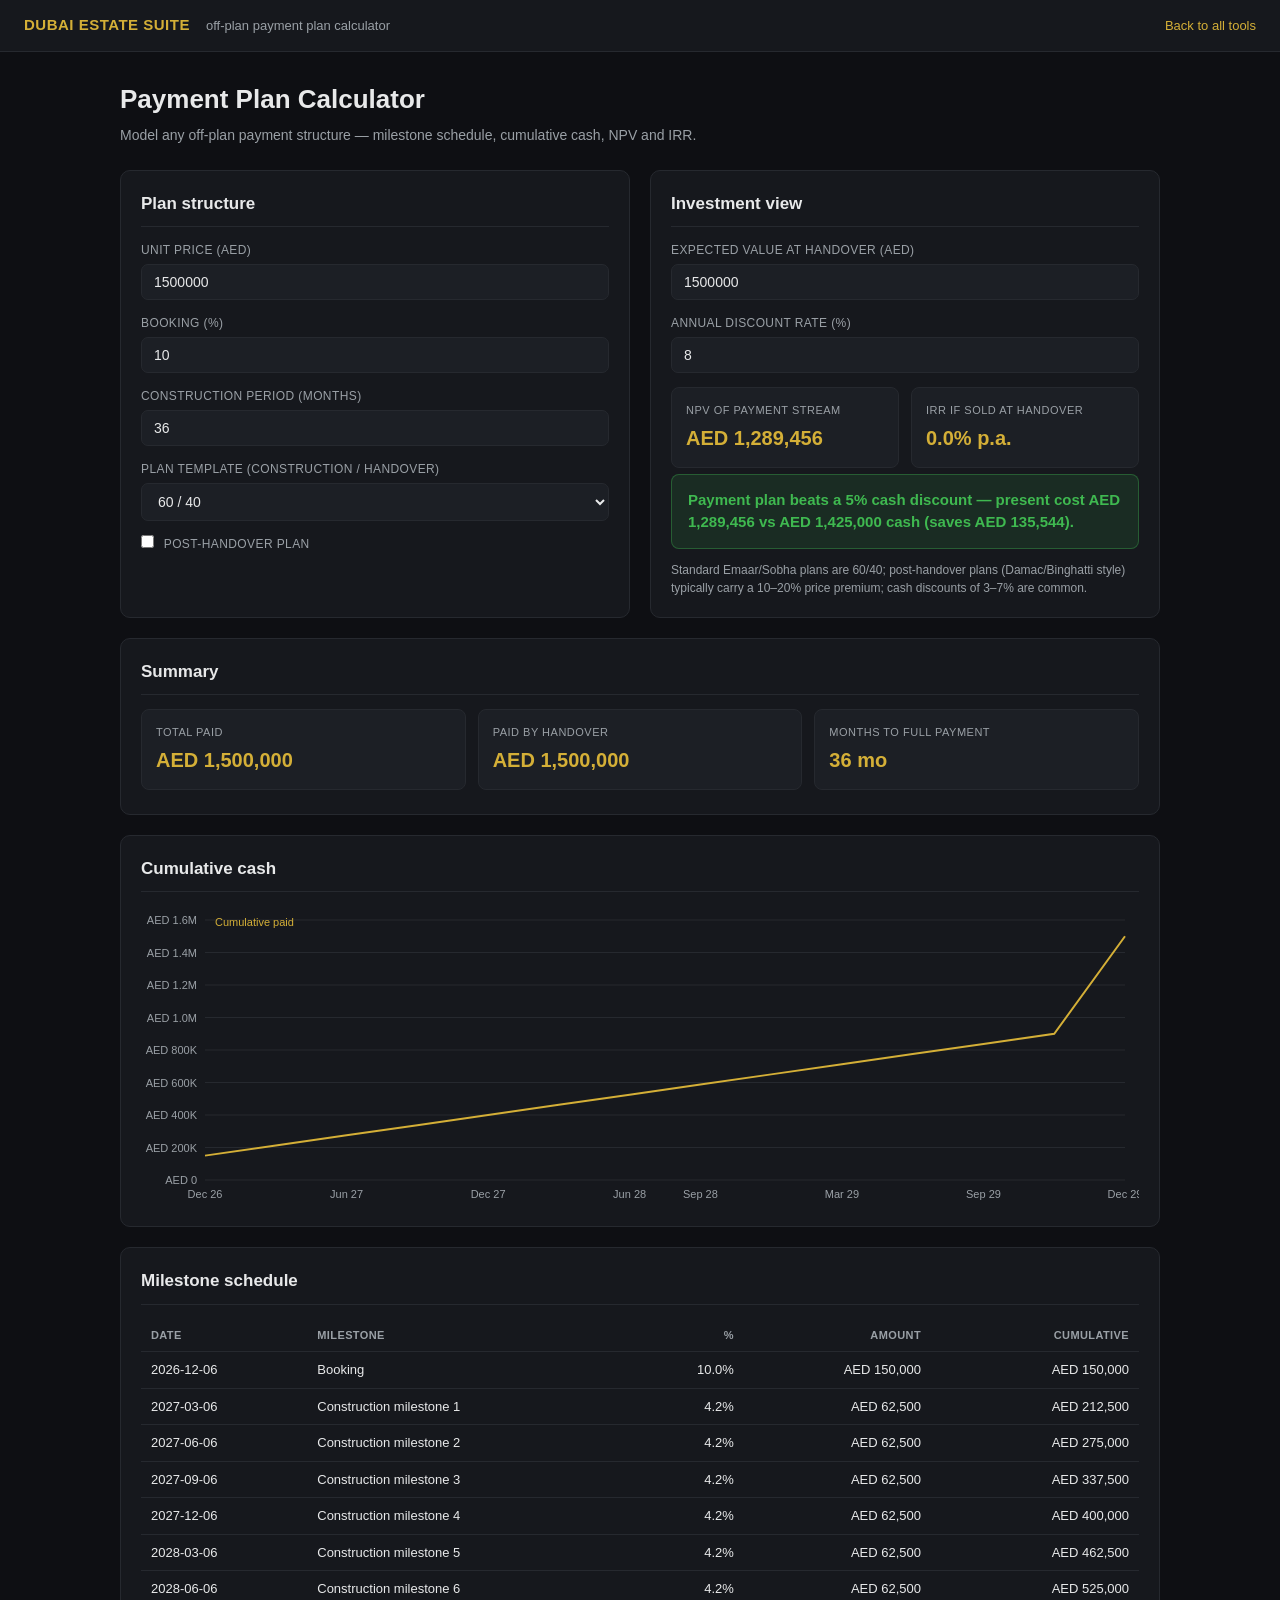
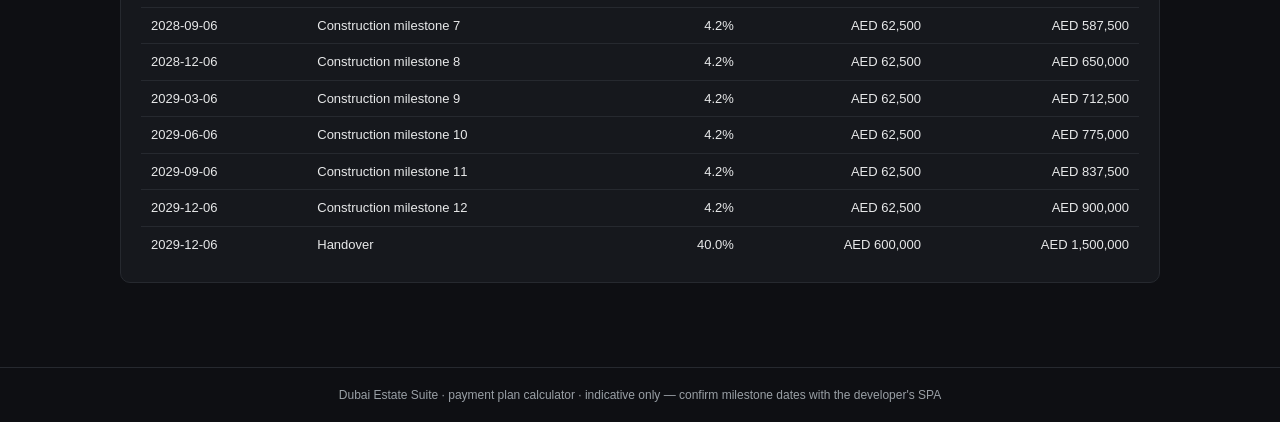
==== tools/01-payment-plan.html @ c36bb50f "Dubai Estate Suite: 10 tools for off-plan, secondary and rental workflows Payment plan modeling with" ====
<!DOCTYPE html>
<html lang="en">
<head>
<meta charset="UTF-8">
<meta name="viewport" content="width=device-width, initial-scale=1.0">
<title>Payment Plan Calculator — Dubai Estate Suite</title>
<link rel="stylesheet" href="../assets/style.css">
<script src="../assets/shared.js"></script>
<script src="01-payment-plan.js" defer></script>
</head>
<body>
<header class="topbar">
  <span class="brand">DUBAI ESTATE SUITE</span>
  <span class="crumb">off-plan payment plan calculator</span>
  <a class="back" href="../index.html">Back to all tools</a>
</header>
<main class="container">
  <h1>Payment Plan Calculator</h1>
  <p class="subtitle">Model any off-plan payment structure — milestone schedule, cumulative cash, NPV and IRR.</p>

  <div class="grid grid-2">
    <div class="card">
      <h2>Plan structure</h2>
      <div class="field">
        <label for="price">Unit price (AED)</label>
        <input type="number" id="price" value="1500000" min="0" step="10000">
      </div>
      <div class="field">
        <label for="bookingPct">Booking (%)</label>
        <input type="number" id="bookingPct" value="10" min="0" max="100" step="1">
      </div>
      <div class="field">
        <label for="constrMonths">Construction period (months)</label>
        <input type="number" id="constrMonths" value="36" min="3" max="120" step="3">
      </div>
      <div class="field">
        <label for="planTemplate">Plan template (construction / handover)</label>
        <select id="planTemplate">
          <option value="60">60 / 40</option>
          <option value="70">70 / 30</option>
          <option value="80">80 / 20</option>
          <option value="50">50 / 50</option>
          <option value="custom">Custom</option>
        </select>
      </div>
      <div class="field" id="customRow" hidden>
        <label for="customShare">Construction share — <span class="range-val" id="customShareVal">60%</span></label>
        <input type="range" id="customShare" min="10" max="90" step="5" value="60">
      </div>
      <div class="field">
        <label for="phToggle">
          <input type="checkbox" id="phToggle" style="width:auto; margin-right:6px;"> Post-handover plan
        </label>
      </div>
      <div class="field" id="phMonthsRow" hidden>
        <label for="phMonths">Post-handover period (months)</label>
        <input type="number" id="phMonths" value="24" min="1" max="120" step="1">
      </div>
      <p class="note" id="clampNote" hidden>Booking exceeds the construction share — construction milestones set to zero.</p>
    </div>

    <div class="card">
      <h2>Investment view</h2>
      <div class="field">
        <label for="handoverValue">Expected value at handover (AED)</label>
        <input type="number" id="handoverValue" value="1500000" min="0" step="10000">
      </div>
      <div class="field">
        <label for="discRate">Annual discount rate (%)</label>
        <input type="number" id="discRate" value="8" min="0" max="30" step="0.5">
      </div>
      <div class="stats">
        <div class="stat"><div class="k">NPV of payment stream</div><div class="v" id="statNpv">—</div></div>
        <div class="stat"><div class="k">IRR if sold at handover</div><div class="v" id="statIrr">—</div></div>
      </div>
      <div class="verdict" id="verdict">—</div>
      <p class="note">Standard Emaar/Sobha plans are 60/40; post-handover plans (Damac/Binghatti style) typically carry a 10–20% price premium; cash discounts of 3–7% are common.</p>
    </div>
  </div>

  <div class="card">
    <h2>Summary</h2>
    <div class="stats">
      <div class="stat"><div class="k">Total paid</div><div class="v" id="statTotal">—</div></div>
      <div class="stat"><div class="k">Paid by handover</div><div class="v" id="statByHandover">—</div></div>
      <div class="stat"><div class="k">Months to full payment</div><div class="v" id="statMonths">—</div></div>
    </div>
  </div>

  <div class="card">
    <h2>Cumulative cash</h2>
    <canvas class="chart" id="chart"></canvas>
  </div>

  <div class="card">
    <h2>Milestone schedule</h2>
    <table>
      <thead>
        <tr>
          <th>Date</th>
          <th>Milestone</th>
          <th class="num">%</th>
          <th class="num">Amount</th>
          <th class="num">Cumulative</th>
        </tr>
      </thead>
      <tbody id="planBody"></tbody>
    </table>
  </div>
</main>
<footer class="footer">Dubai Estate Suite · payment plan calculator · indicative only — confirm milestone dates with the developer's SPA</footer>
</body>
</html>
---- assets/style.css ----
:root {
  --bg: #0e0f13;
  --card: #16181d;
  --card2: #1c1f25;
  --border: #26292f;
  --gold: #d4af37;
  --gold-dim: #9c8226;
  --text: #e8e9ea;
  --muted: #9aa0a6;
  --green: #3fb950;
  --red: #f85149;
  --blue: #58a6ff;
}
* { margin: 0; padding: 0; box-sizing: border-box; }
html { -webkit-text-size-adjust: 100%; }
body {
  background: var(--bg);
  color: var(--text);
  font-family: -apple-system, BlinkMacSystemFont, "Segoe UI", Inter, Roboto, Helvetica, Arial, sans-serif;
  line-height: 1.5;
  min-height: 100vh;
}
a { color: var(--gold); text-decoration: none; }
a:hover { text-decoration: underline; }

.topbar {
  border-bottom: 1px solid var(--border);
  padding: 14px 24px;
  display: flex;
  align-items: center;
  gap: 16px;
  background: var(--card);
  position: sticky;
  top: 0;
  z-index: 10;
}
.topbar .brand {
  font-weight: 700;
  letter-spacing: 0.5px;
  color: var(--gold);
  font-size: 15px;
}
.topbar .crumb { color: var(--muted); font-size: 13px; }
.topbar .back { font-size: 13px; margin-left: auto; }

.container { max-width: 1080px; margin: 0 auto; padding: 28px 20px 64px; }

h1 { font-size: 26px; font-weight: 700; margin-bottom: 6px; }
h2 { font-size: 17px; font-weight: 600; margin-bottom: 14px; }
.subtitle { color: var(--muted); font-size: 14px; margin-bottom: 24px; }

.card {
  background: var(--card);
  border: 1px solid var(--border);
  border-radius: 10px;
  padding: 20px;
  margin-bottom: 20px;
}
.card h2 { border-bottom: 1px solid var(--border); padding-bottom: 10px; }

.grid { display: grid; gap: 20px; }
.grid-2 { grid-template-columns: 1fr 1fr; }
@media (max-width: 760px) { .grid-2 { grid-template-columns: 1fr; } }

.field { margin-bottom: 14px; }
.field label {
  display: block;
  font-size: 12px;
  color: var(--muted);
  margin-bottom: 5px;
  text-transform: uppercase;
  letter-spacing: 0.4px;
}
input, select {
  width: 100%;
  background: var(--card2);
  border: 1px solid var(--border);
  color: var(--text);
  border-radius: 7px;
  padding: 9px 12px;
  font-size: 14px;
  outline: none;
}
input:focus, select:focus { border-color: var(--gold-dim); }
input[type="range"] { padding: 0; }
.range-val { color: var(--gold); font-weight: 600; font-size: 14px; }

.btn {
  display: inline-block;
  background: var(--gold);
  color: #111;
  font-weight: 700;
  border: none;
  border-radius: 7px;
  padding: 10px 22px;
  font-size: 14px;
  cursor: pointer;
}
.btn:hover { background: #e5c04b; }
.btn.ghost {
  background: transparent;
  color: var(--gold);
  border: 1px solid var(--gold-dim);
}
.btn.ghost:hover { background: var(--card2); }

.stats { display: grid; grid-template-columns: repeat(auto-fit, minmax(160px, 1fr)); gap: 12px; margin-bottom: 4px; }
.stat {
  background: var(--card2);
  border: 1px solid var(--border);
  border-radius: 8px;
  padding: 14px;
}
.stat .k { font-size: 11px; color: var(--muted); text-transform: uppercase; letter-spacing: 0.5px; }
.stat .v { font-size: 20px; font-weight: 700; color: var(--gold); margin-top: 4px; }
.stat .v.pos { color: var(--green); }
.stat .v.neg { color: var(--red); }

table { width: 100%; border-collapse: collapse; font-size: 13px; }
th {
  text-align: left;
  color: var(--muted);
  font-weight: 600;
  font-size: 11px;
  text-transform: uppercase;
  letter-spacing: 0.4px;
  padding: 8px 10px;
  border-bottom: 1px solid var(--border);
}
td { padding: 8px 10px; border-bottom: 1px solid var(--border); }
tr:last-child td { border-bottom: none; }
td.num, th.num { text-align: right; font-variant-numeric: tabular-nums; }

canvas.chart { width: 100%; height: 300px; display: block; }

.note { font-size: 12px; color: var(--muted); margin-top: 12px; }
.badge {
  display: inline-block;
  font-size: 11px;
  padding: 2px 9px;
  border-radius: 20px;
  border: 1px solid var(--gold-dim);
  color: var(--gold);
  margin-left: 8px;
  vertical-align: middle;
}
.verdict {
  border-radius: 8px;
  padding: 14px 16px;
  font-size: 15px;
  font-weight: 600;
  margin-top: 6px;
}
.verdict.ok { background: rgba(63,185,80,0.12); color: var(--green); border: 1px solid rgba(63,185,80,0.35); }
.verdict.warn { background: rgba(212,175,55,0.1); color: var(--gold); border: 1px solid rgba(212,175,55,0.35); }
.verdict.bad { background: rgba(248,81,73,0.1); color: var(--red); border: 1px solid rgba(248,81,73,0.35); }

.footer {
  border-top: 1px solid var(--border);
  padding: 18px 24px;
  color: var(--muted);
  font-size: 12px;
  text-align: center;
}

/* index page */
.hero { padding: 44px 0 30px; }
.hero h1 { font-size: 34px; }
.hero h1 span { color: var(--gold); }
.tool-grid { display: grid; grid-template-columns: repeat(auto-fill, minmax(300px, 1fr)); gap: 16px; }
.tool-card {
  background: var(--card);
  border: 1px solid var(--border);
  border-radius: 10px;
  padding: 20px;
  display: block;
  color: var(--text);
  transition: border-color 0.15s;
}
.tool-card:hover { border-color: var(--gold-dim); text-decoration: none; }
.tool-card .num { color: var(--gold); font-size: 12px; font-weight: 700; letter-spacing: 1px; }
.tool-card h3 { font-size: 16px; margin: 6px 0; }
.tool-card p { font-size: 13px; color: var(--muted); }
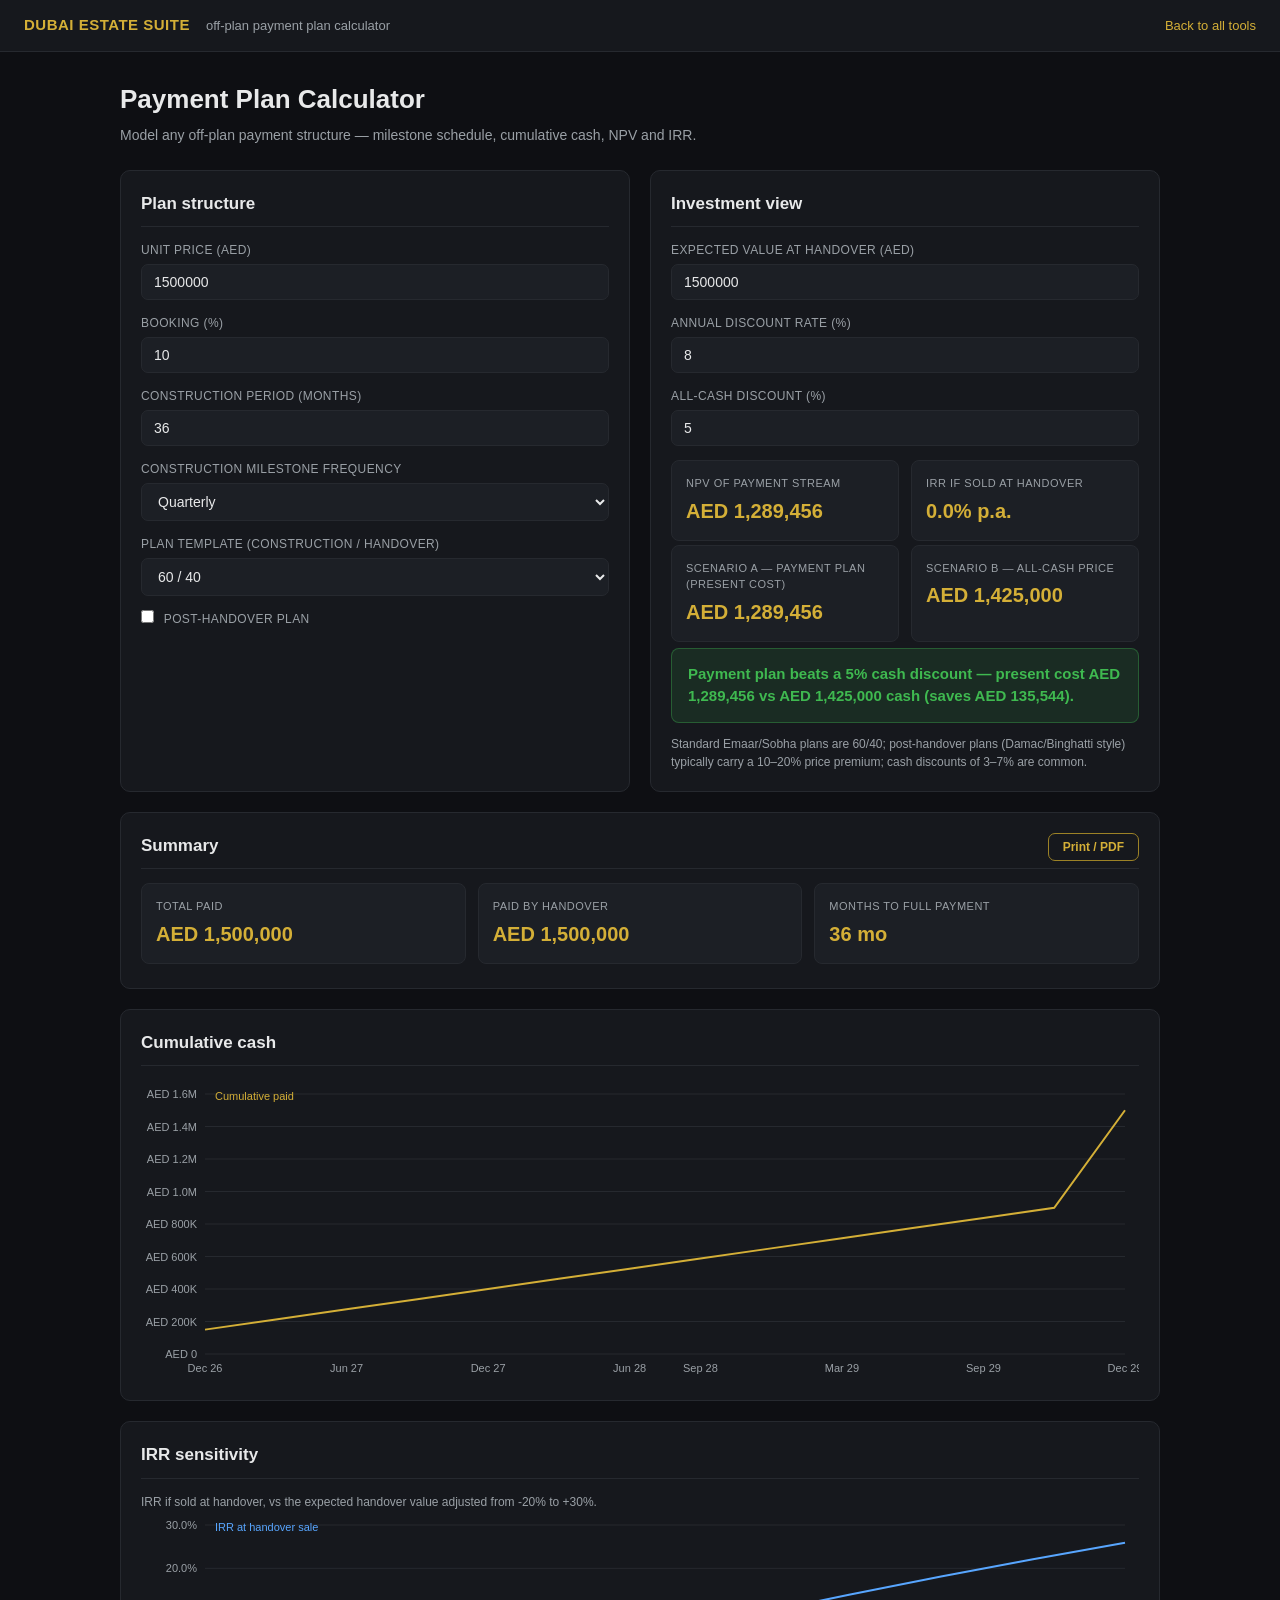
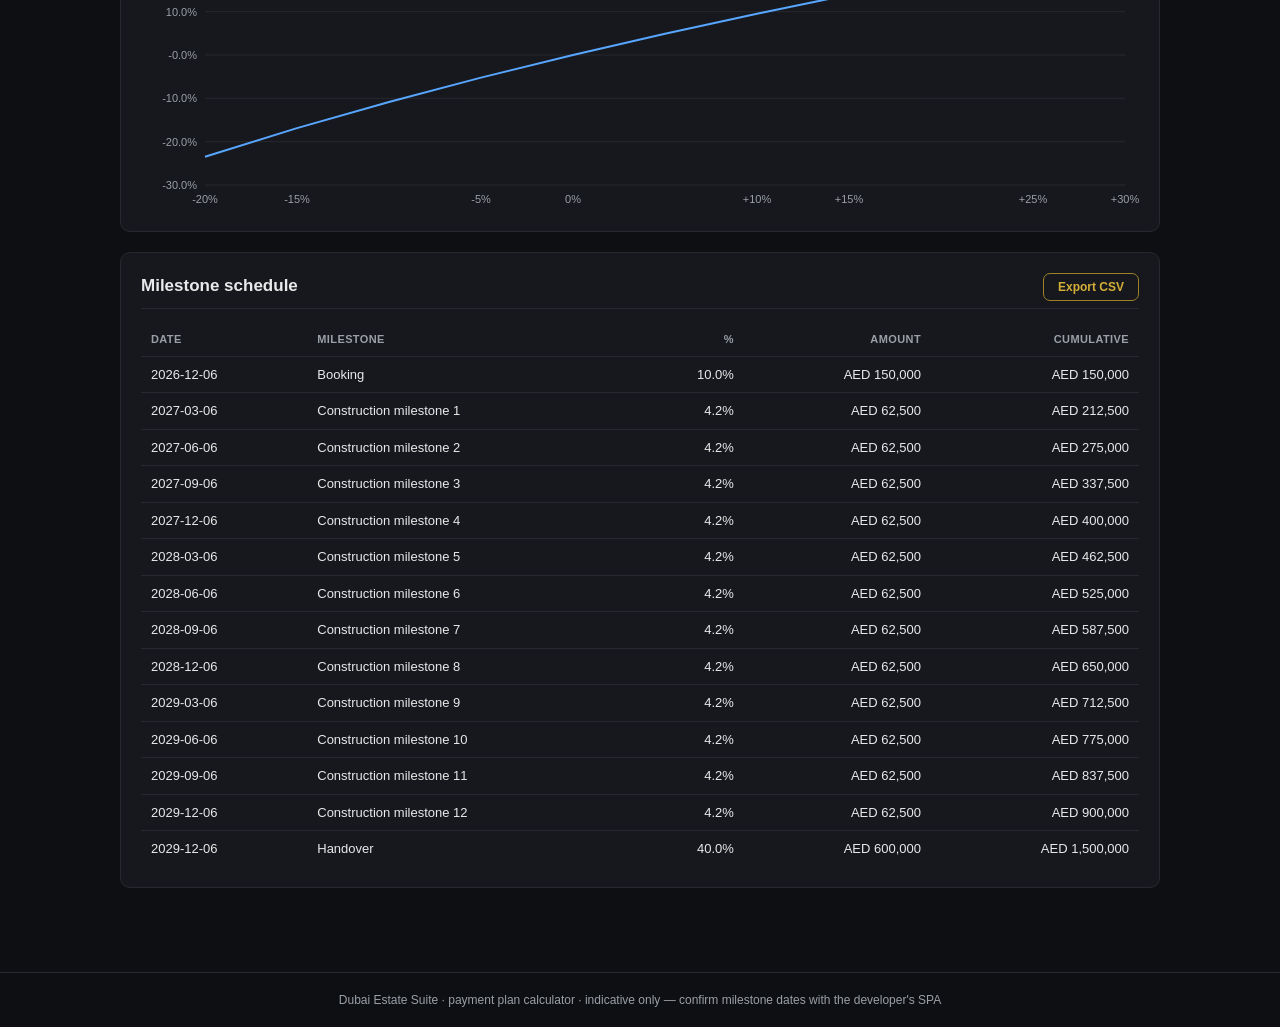
==== commit 7eedd5c6: "Upgrade pass across all 10 tools - shared: hover tooltips on every chart, fmtCompact, print styles -" ====
--- a/tools/01-payment-plan.html
+++ b/tools/01-payment-plan.html
@@ -32,6 +32,13 @@
       <div class="field">
         <label for="constrMonths">Construction period (months)</label>
         <input type="number" id="constrMonths" value="36" min="3" max="120" step="3">
+      </div>
+      <div class="field">
+        <label for="milestoneFreq">Construction milestone frequency</label>
+        <select id="milestoneFreq">
+          <option value="3" selected>Quarterly</option>
+          <option value="1">Monthly</option>
+        </select>
       </div>
       <div class="field">
         <label for="planTemplate">Plan template (construction / handover)</label>
@@ -69,9 +76,17 @@
         <label for="discRate">Annual discount rate (%)</label>
         <input type="number" id="discRate" value="8" min="0" max="30" step="0.5">
       </div>
+      <div class="field">
+        <label for="cashDisc">All-cash discount (%)</label>
+        <input type="number" id="cashDisc" value="5" min="0" max="30" step="0.5">
+      </div>
       <div class="stats">
         <div class="stat"><div class="k">NPV of payment stream</div><div class="v" id="statNpv">—</div></div>
         <div class="stat"><div class="k">IRR if sold at handover</div><div class="v" id="statIrr">—</div></div>
+      </div>
+      <div class="stats">
+        <div class="stat"><div class="k">Scenario A — payment plan (present cost)</div><div class="v" id="statPlanPv">—</div></div>
+        <div class="stat"><div class="k">Scenario B — all-cash price</div><div class="v" id="statCashPrice">—</div></div>
       </div>
       <div class="verdict" id="verdict">—</div>
       <p class="note">Standard Emaar/Sobha plans are 60/40; post-handover plans (Damac/Binghatti style) typically carry a 10–20% price premium; cash discounts of 3–7% are common.</p>
@@ -79,7 +94,7 @@
   </div>
 
   <div class="card">
-    <h2>Summary</h2>
+    <h2>Summary <button class="btn ghost small no-print" onclick="window.print()" style="float:right;">Print / PDF</button></h2>
     <div class="stats">
       <div class="stat"><div class="k">Total paid</div><div class="v" id="statTotal">—</div></div>
       <div class="stat"><div class="k">Paid by handover</div><div class="v" id="statByHandover">—</div></div>
@@ -93,7 +108,13 @@
   </div>
 
   <div class="card">
-    <h2>Milestone schedule</h2>
+    <h2>IRR sensitivity</h2>
+    <p class="note">IRR if sold at handover, vs the expected handover value adjusted from -20% to +30%.</p>
+    <canvas class="chart" id="irrChart"></canvas>
+  </div>
+
+  <div class="card">
+    <h2>Milestone schedule <button class="btn ghost small no-print" id="exportCsv" style="float:right;">Export CSV</button></h2>
     <table>
       <thead>
         <tr>
--- a/assets/style.css
+++ b/assets/style.css
@@ -103,6 +103,31 @@
   border: 1px solid var(--gold-dim);
 }
 .btn.ghost:hover { background: var(--card2); }
+.btn.small { padding: 6px 14px; font-size: 12px; }
+
+.chart-tip {
+  position: fixed;
+  background: var(--card2);
+  border: 1px solid var(--gold-dim);
+  color: var(--text);
+  font-size: 12px;
+  padding: 5px 9px;
+  border-radius: 6px;
+  pointer-events: none;
+  display: none;
+  z-index: 99;
+  white-space: nowrap;
+  font-variant-numeric: tabular-nums;
+}
+
+@media print {
+  body { background: #fff; color: #111; }
+  .topbar, .footer, .btn, .no-print { display: none !important; }
+  .card, .stat { background: #fff; border-color: #ccc; }
+  .stat .v { color: #8a6d1c; }
+  h1, h2, td, th { color: #111; }
+  .container { padding: 0; }
+}
 
 .stats { display: grid; grid-template-columns: repeat(auto-fit, minmax(160px, 1fr)); gap: 12px; margin-bottom: 4px; }
 .stat {
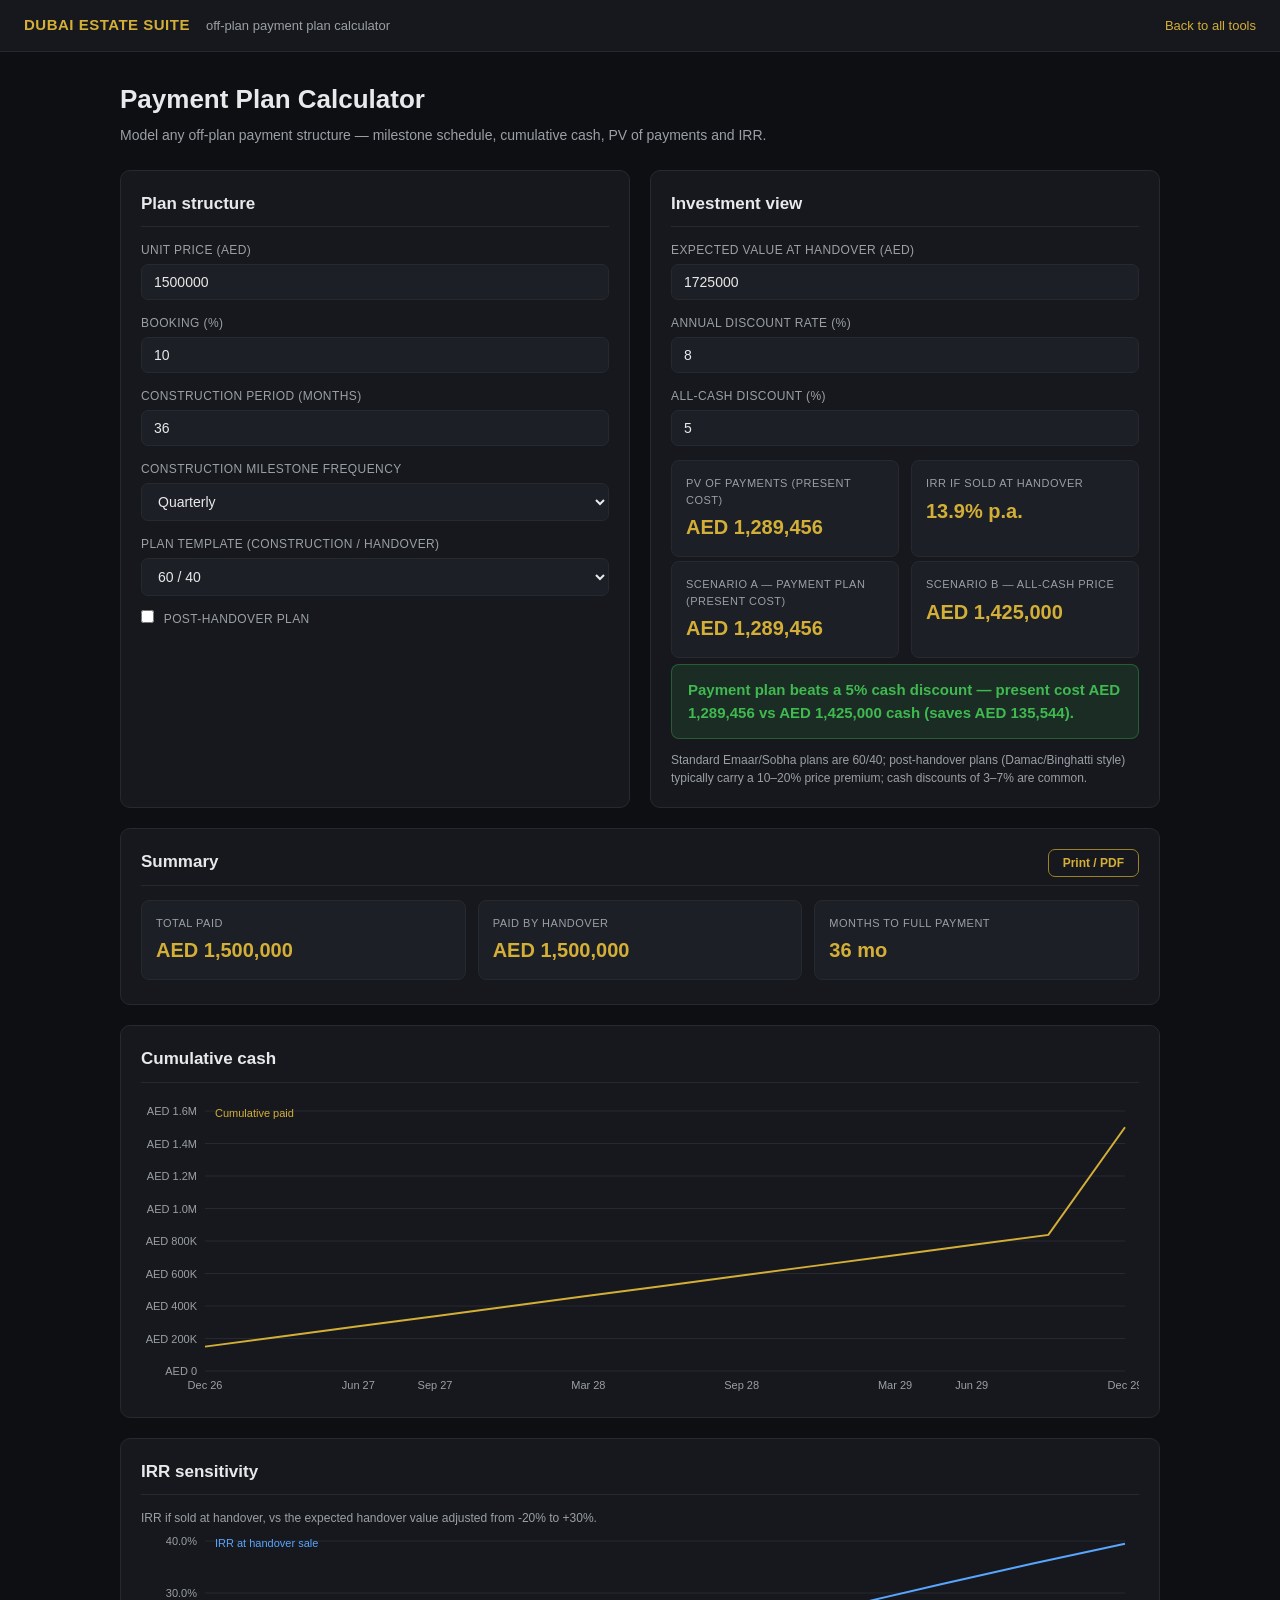
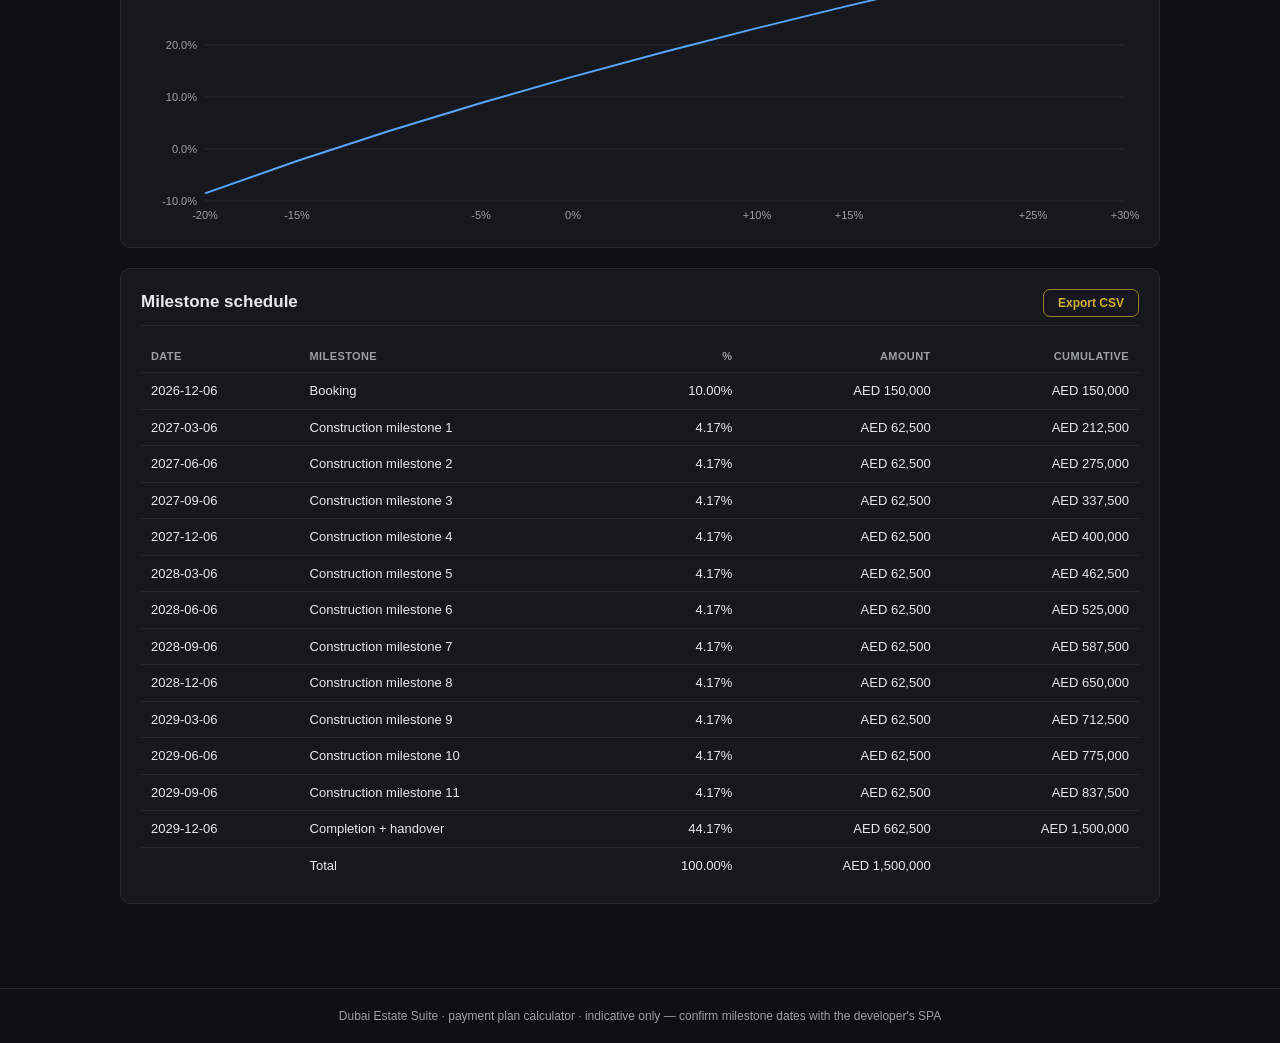
==== commit 0d4bc5e4: "Phase A: correctness pass across all 10 tools - 03: Oqood/DLD 4% double-charge removed, trustee tier" ====
--- a/tools/01-payment-plan.html
+++ b/tools/01-payment-plan.html
@@ -16,7 +16,7 @@
 </header>
 <main class="container">
   <h1>Payment Plan Calculator</h1>
-  <p class="subtitle">Model any off-plan payment structure — milestone schedule, cumulative cash, NPV and IRR.</p>
+  <p class="subtitle">Model any off-plan payment structure — milestone schedule, cumulative cash, PV of payments and IRR.</p>
 
   <div class="grid grid-2">
     <div class="card">
@@ -63,7 +63,7 @@
         <label for="phMonths">Post-handover period (months)</label>
         <input type="number" id="phMonths" value="24" min="1" max="120" step="1">
       </div>
-      <p class="note" id="clampNote" hidden>Booking exceeds the construction share — construction milestones set to zero.</p>
+      <p class="note" id="clampNote" hidden>Booking exceeds the construction share — handover share reduced so the plan still totals 100%.</p>
     </div>
 
     <div class="card">
@@ -81,7 +81,7 @@
         <input type="number" id="cashDisc" value="5" min="0" max="30" step="0.5">
       </div>
       <div class="stats">
-        <div class="stat"><div class="k">NPV of payment stream</div><div class="v" id="statNpv">—</div></div>
+        <div class="stat"><div class="k">PV of payments (present cost)</div><div class="v" id="statNpv">—</div></div>
         <div class="stat"><div class="k">IRR if sold at handover</div><div class="v" id="statIrr">—</div></div>
       </div>
       <div class="stats">
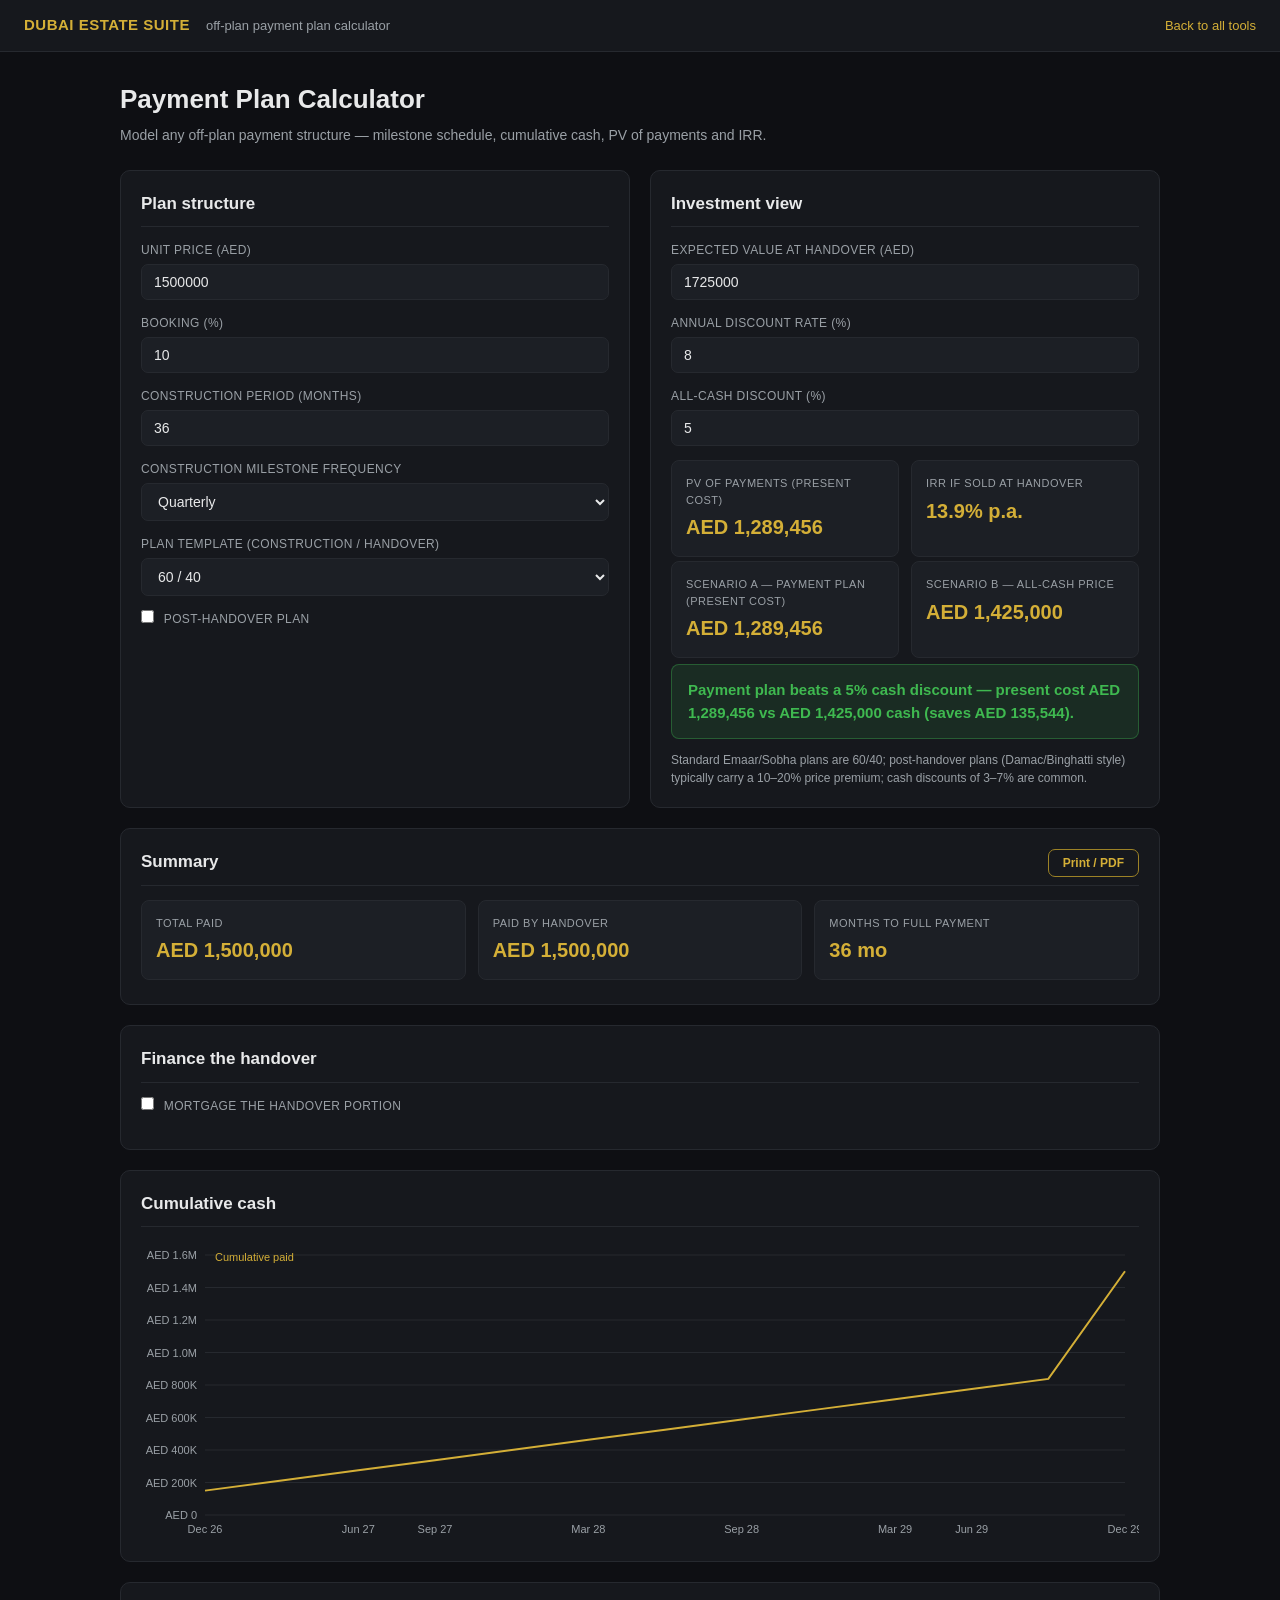
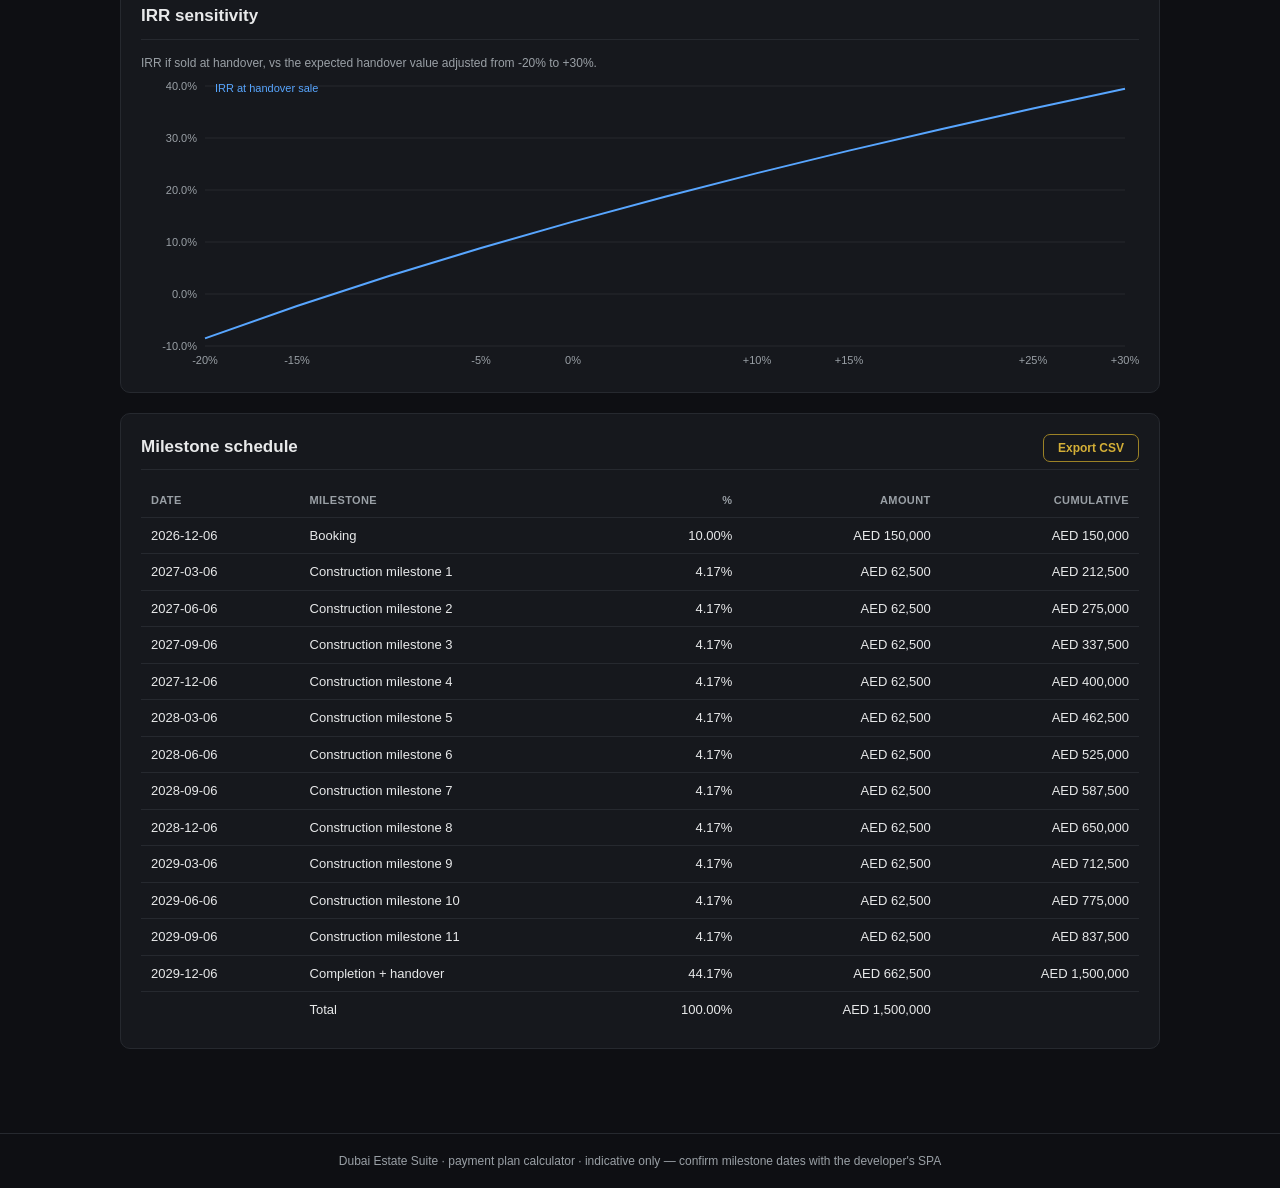
==== commit 91e3be8b: "Add depth features across all 10 tools - payment-plan: mortgage-at-handover estimate on off-plan pla" ====
--- a/tools/01-payment-plan.html
+++ b/tools/01-payment-plan.html
@@ -103,6 +103,40 @@
   </div>
 
   <div class="card">
+    <h2>Finance the handover</h2>
+    <div class="field">
+      <label for="finToggle">
+        <input type="checkbox" id="finToggle" style="width:auto; margin-right:6px;"> Mortgage the handover portion
+      </label>
+    </div>
+    <div id="finBody" hidden>
+      <div class="grid grid-2">
+        <div class="field">
+          <label for="finLtv">LTV (% of expected handover value)</label>
+          <input type="number" id="finLtv" value="50" min="0" max="50" step="5">
+        </div>
+        <div class="field">
+          <label for="finRate">Interest rate (% p.a.)</label>
+          <input type="number" id="finRate" value="5.5" min="0" max="15" step="0.1">
+        </div>
+      </div>
+      <div class="field">
+        <label for="finYears">Tenure (years)</label>
+        <input type="number" id="finYears" value="25" min="1" max="30" step="1">
+      </div>
+      <div class="stats">
+        <div class="stat"><div class="k">Loan amount</div><div class="v" id="finLoan">—</div></div>
+        <div class="stat"><div class="k">Monthly payment</div><div class="v" id="finMonthly">—</div></div>
+      </div>
+      <div class="stats">
+        <div class="stat"><div class="k">Cash still needed at handover</div><div class="v" id="finCash">—</div></div>
+        <div class="stat"><div class="k">Total interest over tenure</div><div class="v" id="finInterest">—</div></div>
+      </div>
+      <p class="note">Off-plan mortgages effectively max out at ~50% LTV at handover — banks lend against the completed value, not the launch price.</p>
+    </div>
+  </div>
+
+  <div class="card">
     <h2>Cumulative cash</h2>
     <canvas class="chart" id="chart"></canvas>
   </div>
